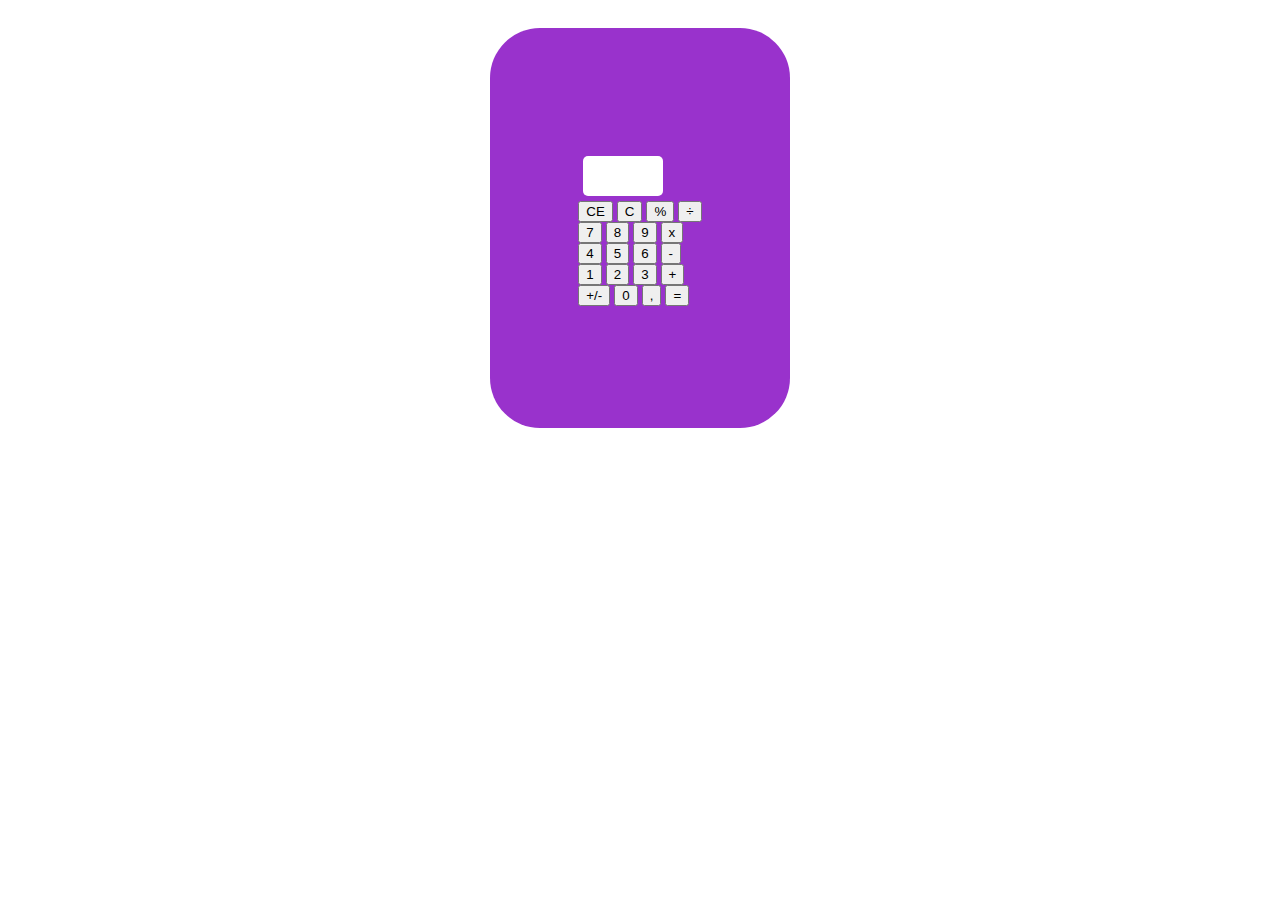
==== index.html @ 9cfe8cd7 "atualizado" ====
<!DOCTYPE html>
<html lang="pt br">
<head>
    <meta charset="UTF-8">
    <meta name="viewport" content="width=device-width, initial-scale=1.0">
    <link rel="stylesheet" href="styles.css">
    <link rel="js" href="script.js">
    <title>Calculadora</title>
</head>

<body>

<div class="fundo">
  <div class="calculadora">
    <form>
    <div id="painel"> <input type="text"> </div>
    <div>
            <input type="button" value="CE">
            <input type="button" value="C">
            <input type="button" value="%">
            <input type="button" value="÷">
    </div>
    <div>
            <input type="button" value="7">
            <input type="button" value="8">
            <input type="button" value="9">
            <input type="button" value="x">
    </div>
    <div>
            <input type="button" value="4">
            <input type="button" value="5">
            <input type="button" value="6">
            <input type="button" value="-">
    </div>
    <div>
            <input type="button" value="1">
            <input type="button" value="2">
            <input type="button" value="3">
            <input type="button" value="+">
    </div>  
    <div>
            <input type="button" value="+/-">
            <input type="button" value="0">
            <input type="button" value=",">
            <input type="button" value="=">
    </div>
    </form>
    
  </div>
</div> 

</body>
</html>
---- styles.css ----
.fundo {
    align-items: center;
    justify-content: center;
    display: flex;
}

.calculadora {
    background-color:darkorchid;
    width: 200px;
    height: 300px;
    padding: 50px;
    margin: 20px;
    border-radius: 50px;
    align-items: center;
    justify-content: center;
    display: flex;
    flex-direction: column;

}

.calculadora button {
    width: 50px;
    height: 50px;
    margin: 5px;
    background-color: darkmagenta;
    color: rgb(201, 152, 233);
    border: none;
    border-radius: 100px;
    font-size: 20px;
}

#painel input {
    width: 70px;
    height: 30px;
    margin: 5px;
    padding: 5px;
    font-size: 20px;
    border: none;
    border-radius: 5px;
}
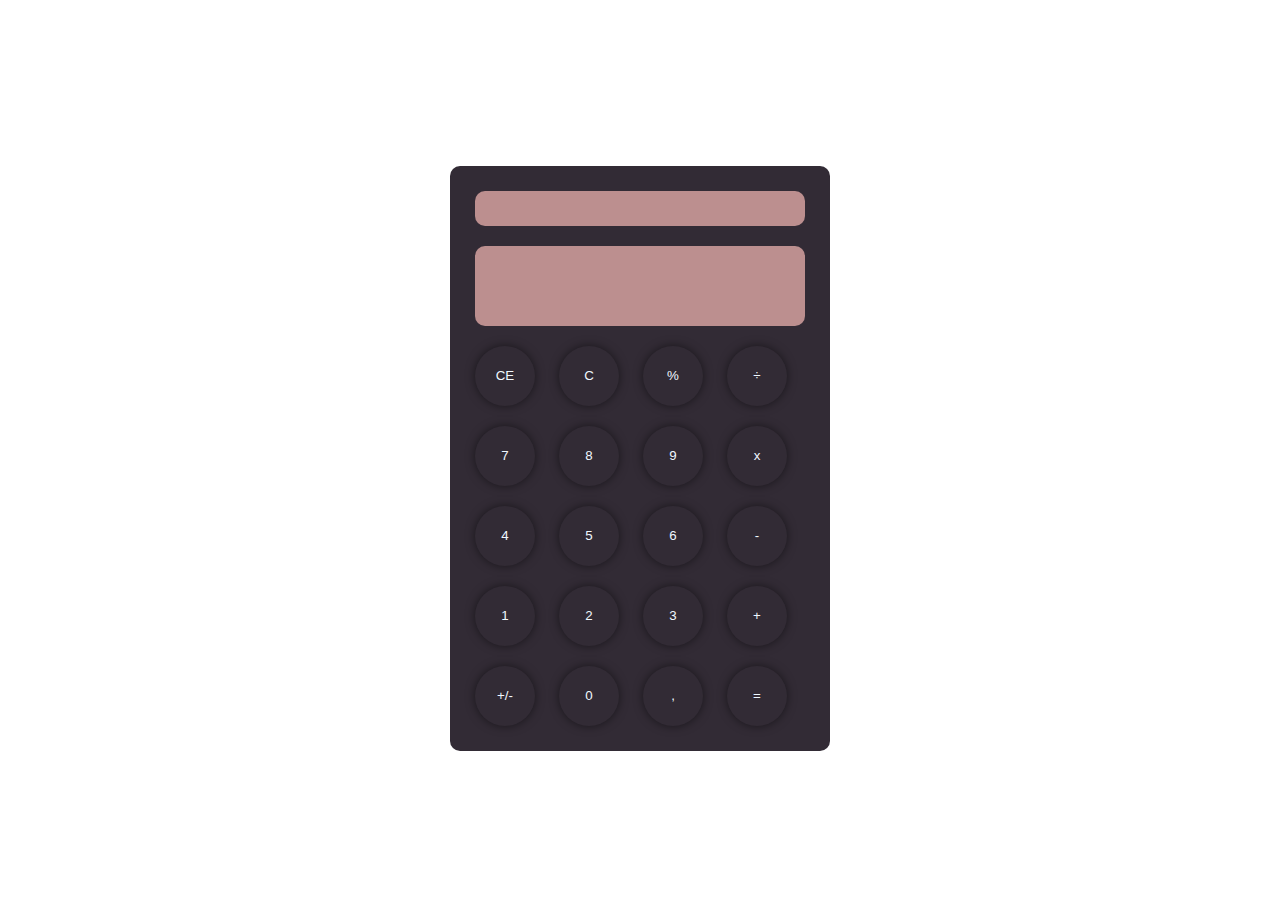
==== commit c63745df: "atualização" ====
--- a/index.html
+++ b/index.html
@@ -13,7 +13,13 @@
 <div class="fundo">
   <div class="calculadora">
     <form>
-    <div id="painel"> <input type="text"> </div>
+    <div class="equacao">
+        <input type="text" name="equacao">
+    </div>
+
+    <div class="painel">
+            <input type="text" name="painel">
+    </div>
     <div>
             <input type="button" value="CE">
             <input type="button" value="C">
--- a/styles.css
+++ b/styles.css
@@ -1,41 +1,64 @@
 .fundo {
+    width: 100%;
+    height: 100vh;
     align-items: center;
     justify-content: center;
     display: flex;
 }
 
 .calculadora {
-    background-color:darkorchid;
-    width: 200px;
-    height: 300px;
-    padding: 50px;
-    margin: 20px;
-    border-radius: 50px;
-    align-items: center;
-    justify-content: center;
-    display: flex;
-    flex-direction: column;
-
+    background-color:rgb(50, 43, 53);
+    padding: 15px;
+    border-radius: 10px;
 }
 
-.calculadora button {
-    width: 50px;
-    height: 50px;
-    margin: 5px;
-    background-color: darkmagenta;
-    color: rgb(201, 152, 233);
-    border: none;
-    border-radius: 100px;
-    font-size: 20px;
+/*botoes numeros*/
+.calculadora form input {
+   color: aliceblue;
+   background-color: rgb(50, 43, 53);
+   border: none;
+   outline: none;
+   width: 60px;
+   height: 60px;
+   border-radius: 100px;
+   box-shadow: 0px 0px 10px rgba(0, 0, 0, 0.5); 
+   margin: 10px;
 }
 
-#painel input {
-    width: 70px;
-    height: 30px;
-    margin: 5px;
-    padding: 5px;
-    font-size: 20px;
-    border: none;
-    border-radius: 5px;
+form .painel {
+    display: flex;
+    justify-self: flex-end;
+    margin: 0;
 }
 
+form .painel input {
+    background-color: rosybrown;
+    width: 100%;
+    height: 60px;
+    border-radius: 10px;
+    border: none;
+    outline: none;
+    text-align: right;
+    font-size: 24px;
+    padding: 10px;
+    box-shadow: none;
+}
+
+form .equacao {
+    display: flex;
+    justify-self: flex-end;
+    margin: 0;
+}
+
+form .equacao input {
+    background-color: rosybrown;
+    width: 100%;
+    height: 15px;
+    border-radius: 10px;
+    border: none;
+    outline: none;
+    text-align: right;
+    font-size: 24px;
+    padding: 10px;
+    box-shadow: none;
+}
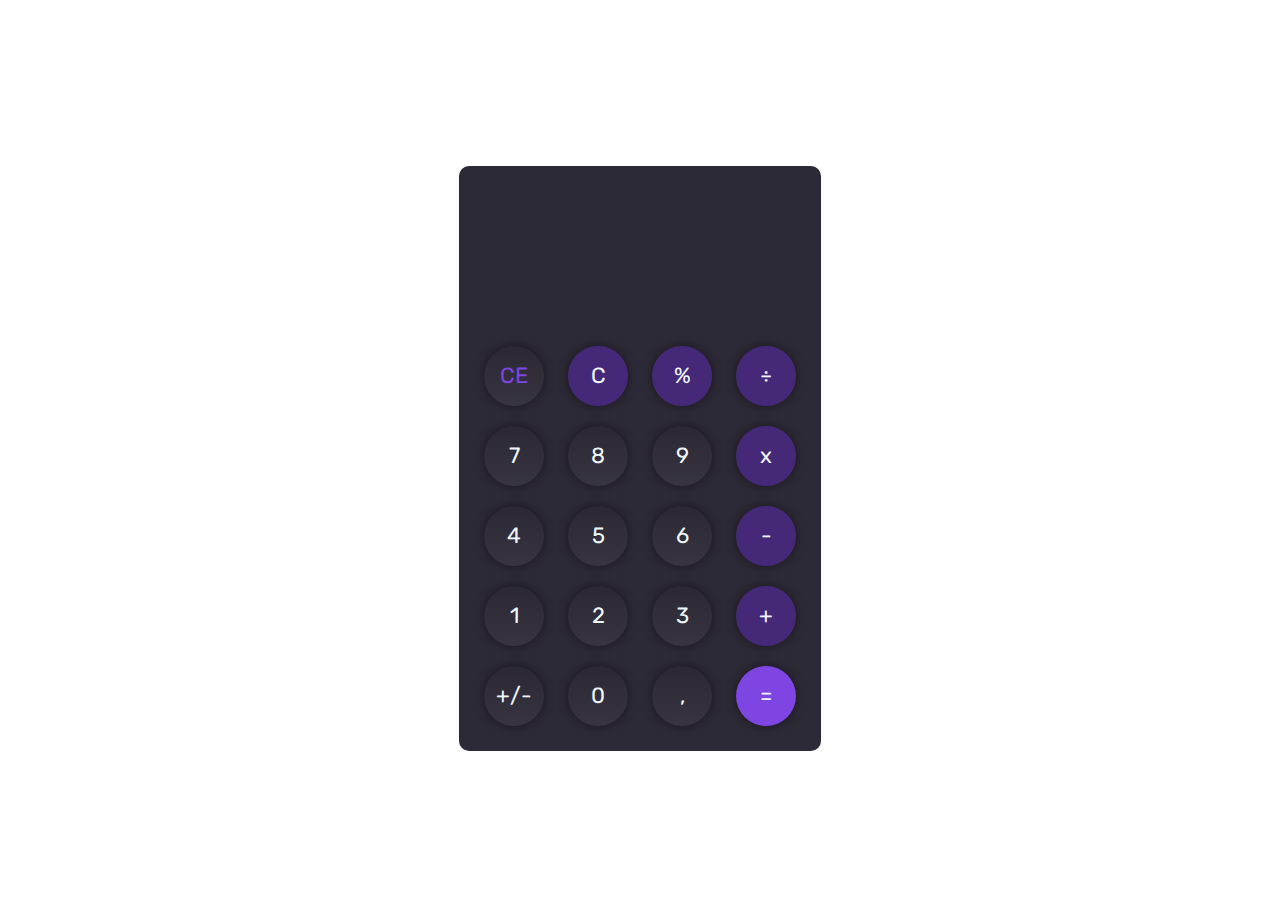
==== commit def0fa5d: "coresss" ====
--- a/index.html
+++ b/index.html
@@ -5,6 +5,9 @@
     <meta name="viewport" content="width=device-width, initial-scale=1.0">
     <link rel="stylesheet" href="styles.css">
     <link rel="js" href="script.js">
+    <link rel="preconnect" href="https://fonts.googleapis.com">
+    <link rel="preconnect" href="https://fonts.gstatic.com" crossorigin>
+    <link href="https://fonts.googleapis.com/css2?family=Rubik:ital,wght@0,300..900;1,300..900&display=swap" rel="stylesheet">
     <title>Calculadora</title>
 </head>
 
@@ -21,34 +24,34 @@
             <input type="text" name="painel">
     </div>
     <div>
-            <input type="button" value="CE">
-            <input type="button" value="C">
-            <input type="button" value="%">
-            <input type="button" value="÷">
+            <input type="button" value="CE" class="CE">
+            <input type="button" value="C" class="roxinho">
+            <input type="button" value="%" class="roxinho">
+            <input type="button" value="÷" class="roxinho">
     </div>
     <div>
             <input type="button" value="7">
             <input type="button" value="8">
             <input type="button" value="9">
-            <input type="button" value="x">
+            <input type="button" value="x" class="roxinho">
     </div>
     <div>
             <input type="button" value="4">
             <input type="button" value="5">
             <input type="button" value="6">
-            <input type="button" value="-">
+            <input type="button" value="-" class="roxinho">
     </div>
     <div>
             <input type="button" value="1">
             <input type="button" value="2">
             <input type="button" value="3">
-            <input type="button" value="+">
+            <input type="button" value="+" class="roxinho">
     </div>  
     <div>
             <input type="button" value="+/-">
             <input type="button" value="0">
             <input type="button" value=",">
-            <input type="button" value="=">
+            <input type="button" value="=" class="roxinhoclaro">
     </div>
     </form>
     
--- a/styles.css
+++ b/styles.css
@@ -7,15 +7,15 @@
 }
 
 .calculadora {
-    background-color:rgb(50, 43, 53);
+    background-color:#2D2A37;
     padding: 15px;
     border-radius: 10px;
 }
 
 /*botoes numeros*/
 .calculadora form input {
+   font-family: Arial; 
    color: aliceblue;
-   background-color: rgb(50, 43, 53);
    border: none;
    outline: none;
    width: 60px;
@@ -25,6 +25,25 @@
    margin: 10px;
 }
 
+.calculadora input[type="button"] {
+    background: linear-gradient(rgba(0, 0, 0, 0.05), rgba(255, 255, 255, 0.05));
+    font-size: 22px;
+    font-family: Rubik;
+}
+
+.calculadora input[type="button"].roxinho {
+    background: linear-gradient(0deg, #462878, #462878);
+}
+
+.calculadora input[type="button"].roxinhoclaro {
+    background: #7F45E2;
+}
+
+.calculadora input[type="button"].CE{
+    color:#7F45E2
+}
+
+
 form .painel {
     display: flex;
     justify-self: flex-end;
@@ -32,14 +51,14 @@
 }
 
 form .painel input {
-    background-color: rosybrown;
-    width: 100%;
+    background-color: #2D2A37;
+    width: 290px;
     height: 60px;
     border-radius: 10px;
     border: none;
     outline: none;
     text-align: right;
-    font-size: 24px;
+    font-size: 43px;
     padding: 10px;
     box-shadow: none;
 }
@@ -51,14 +70,14 @@
 }
 
 form .equacao input {
-    background-color: rosybrown;
-    width: 100%;
+    background-color: #2D2A37;
+    width: 290px;
     height: 15px;
     border-radius: 10px;
     border: none;
     outline: none;
     text-align: right;
-    font-size: 24px;
+    font-size: 20px;
     padding: 10px;
     box-shadow: none;
-}
+}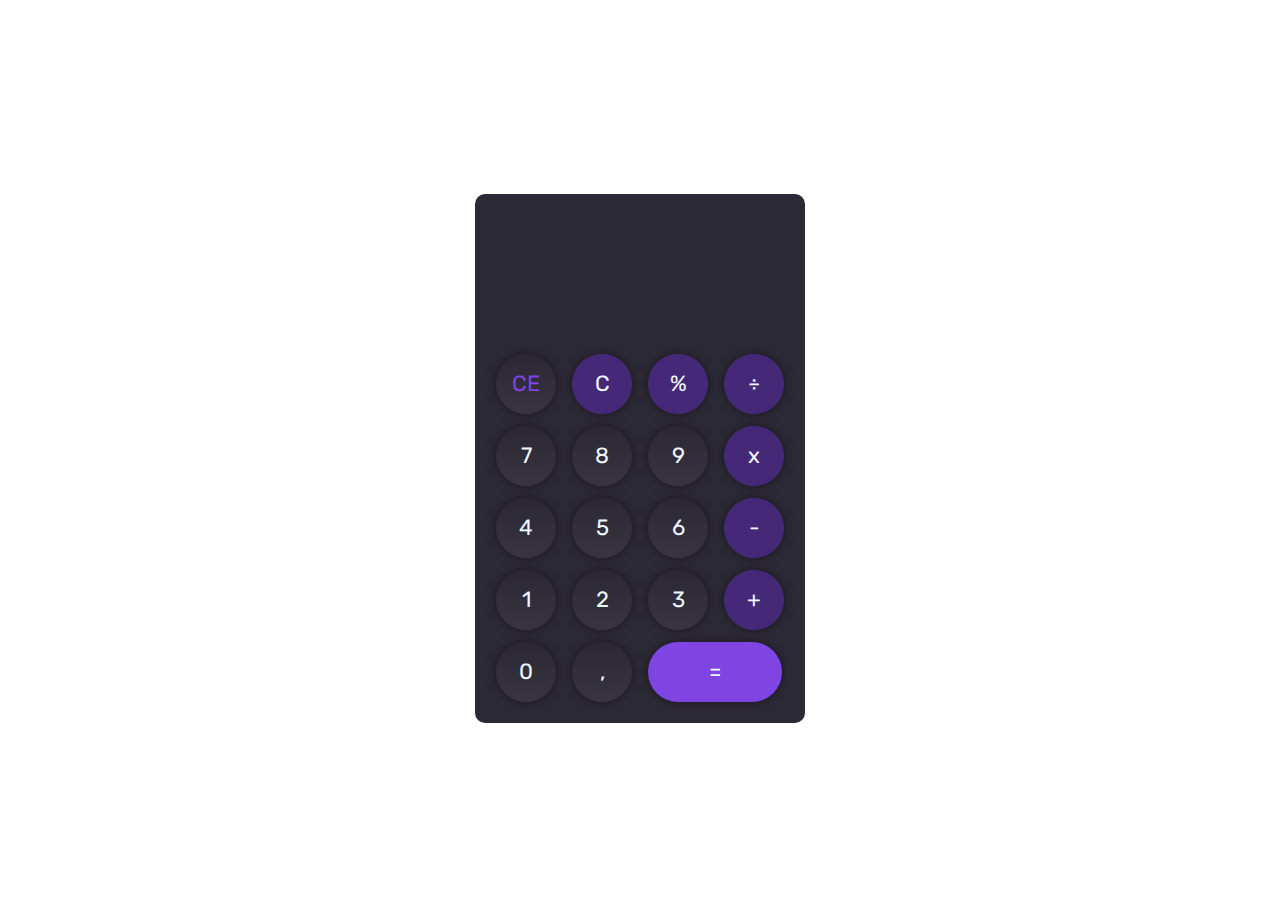
==== commit e5d261f0: "desisti do botao +/-" ====
--- a/index.html
+++ b/index.html
@@ -24,34 +24,33 @@
             <input type="text" name="painel">
     </div>
     <div>
-            <input type="button" value="CE" class="CE">
-            <input type="button" value="C" class="roxinho">
-            <input type="button" value="%" class="roxinho">
-            <input type="button" value="÷" class="roxinho">
+            <input type="button" value="CE" class="CE" onclick="equacao.value = ' ' ; painel.value = ' '">
+            <input type="button" value="C" class="roxinho" onclick="equacao.value = equacao.value.toString().slice(0,-1)">
+            <input type="button" value="%" class="roxinho" onclick="equacao.value += '%' ">
+            <input type="button" value="÷" class="roxinho" onclick="equacao.value += '÷' ">
     </div>
     <div>
-            <input type="button" value="7">
-            <input type="button" value="8">
-            <input type="button" value="9">
-            <input type="button" value="x" class="roxinho">
+            <input type="button" value="7" onclick="equacao.value += '7' ">
+            <input type="button" value="8" onclick="equacao.value += '8' ">
+            <input type="button" value="9" onclick="equacao.value += '9' ">
+            <input type="button" value="x" class="roxinho" onclick="equacao.value += '*' ">
     </div>
     <div>
-            <input type="button" value="4">
-            <input type="button" value="5">
-            <input type="button" value="6">
-            <input type="button" value="-" class="roxinho">
+            <input type="button" value="4" onclick="equacao.value += '4' ">
+            <input type="button" value="5" onclick="equacao.value += '5' ">
+            <input type="button" value="6" onclick="equacao.value += '6' ">
+            <input type="button" value="-" class="roxinho" onclick="equacao.value += '-' ">
     </div>
     <div>
-            <input type="button" value="1">
-            <input type="button" value="2">
-            <input type="button" value="3">
-            <input type="button" value="+" class="roxinho">
+            <input type="button" value="1" onclick="equacao.value += '1' ">
+            <input type="button" value="2" onclick="equacao.value += '2' ">
+            <input type="button" value="3" onclick="equacao.value += '3' ">
+            <input type="button" value="+" class="roxinho" onclick="equacao.value += '+' ">
     </div>  
     <div>
-            <input type="button" value="+/-">
-            <input type="button" value="0">
-            <input type="button" value=",">
-            <input type="button" value="=" class="roxinhoclaro">
+            <input type="button" value="0" onclick="equacao.value += '0' ">
+            <input type="button" value="," onclick="equacao.value += ',' ">
+            <input type="button" value="=" class="roxinhoclaro" onclick="painel.value = eval(equacao.value) ">
     </div>
     </form>
     
--- a/styles.css
+++ b/styles.css
@@ -22,7 +22,11 @@
    height: 60px;
    border-radius: 100px;
    box-shadow: 0px 0px 10px rgba(0, 0, 0, 0.5); 
-   margin: 10px;
+   margin: 6px;
+}
+
+.calculadora input[type="button"]:hover {
+    cursor: pointer;
 }
 
 .calculadora input[type="button"] {
@@ -37,10 +41,15 @@
 
 .calculadora input[type="button"].roxinhoclaro {
     background: #7F45E2;
+    width: 134px;
 }
 
 .calculadora input[type="button"].CE{
     color:#7F45E2
+}
+
+.calculadora input[type="button"]:hover {
+    color:#8b8df8
 }
 
 
@@ -51,8 +60,8 @@
 }
 
 form .painel input {
-    background-color: #2D2A37;
-    width: 290px;
+    background-color:#2D2A37;
+    width: 260px;
     height: 60px;
     border-radius: 10px;
     border: none;
@@ -70,8 +79,9 @@
 }
 
 form .equacao input {
-    background-color: #2D2A37;
-    width: 290px;
+    color:#6B6B6B;
+    background-color:#2D2A37;
+    width: 260px;
     height: 15px;
     border-radius: 10px;
     border: none;
